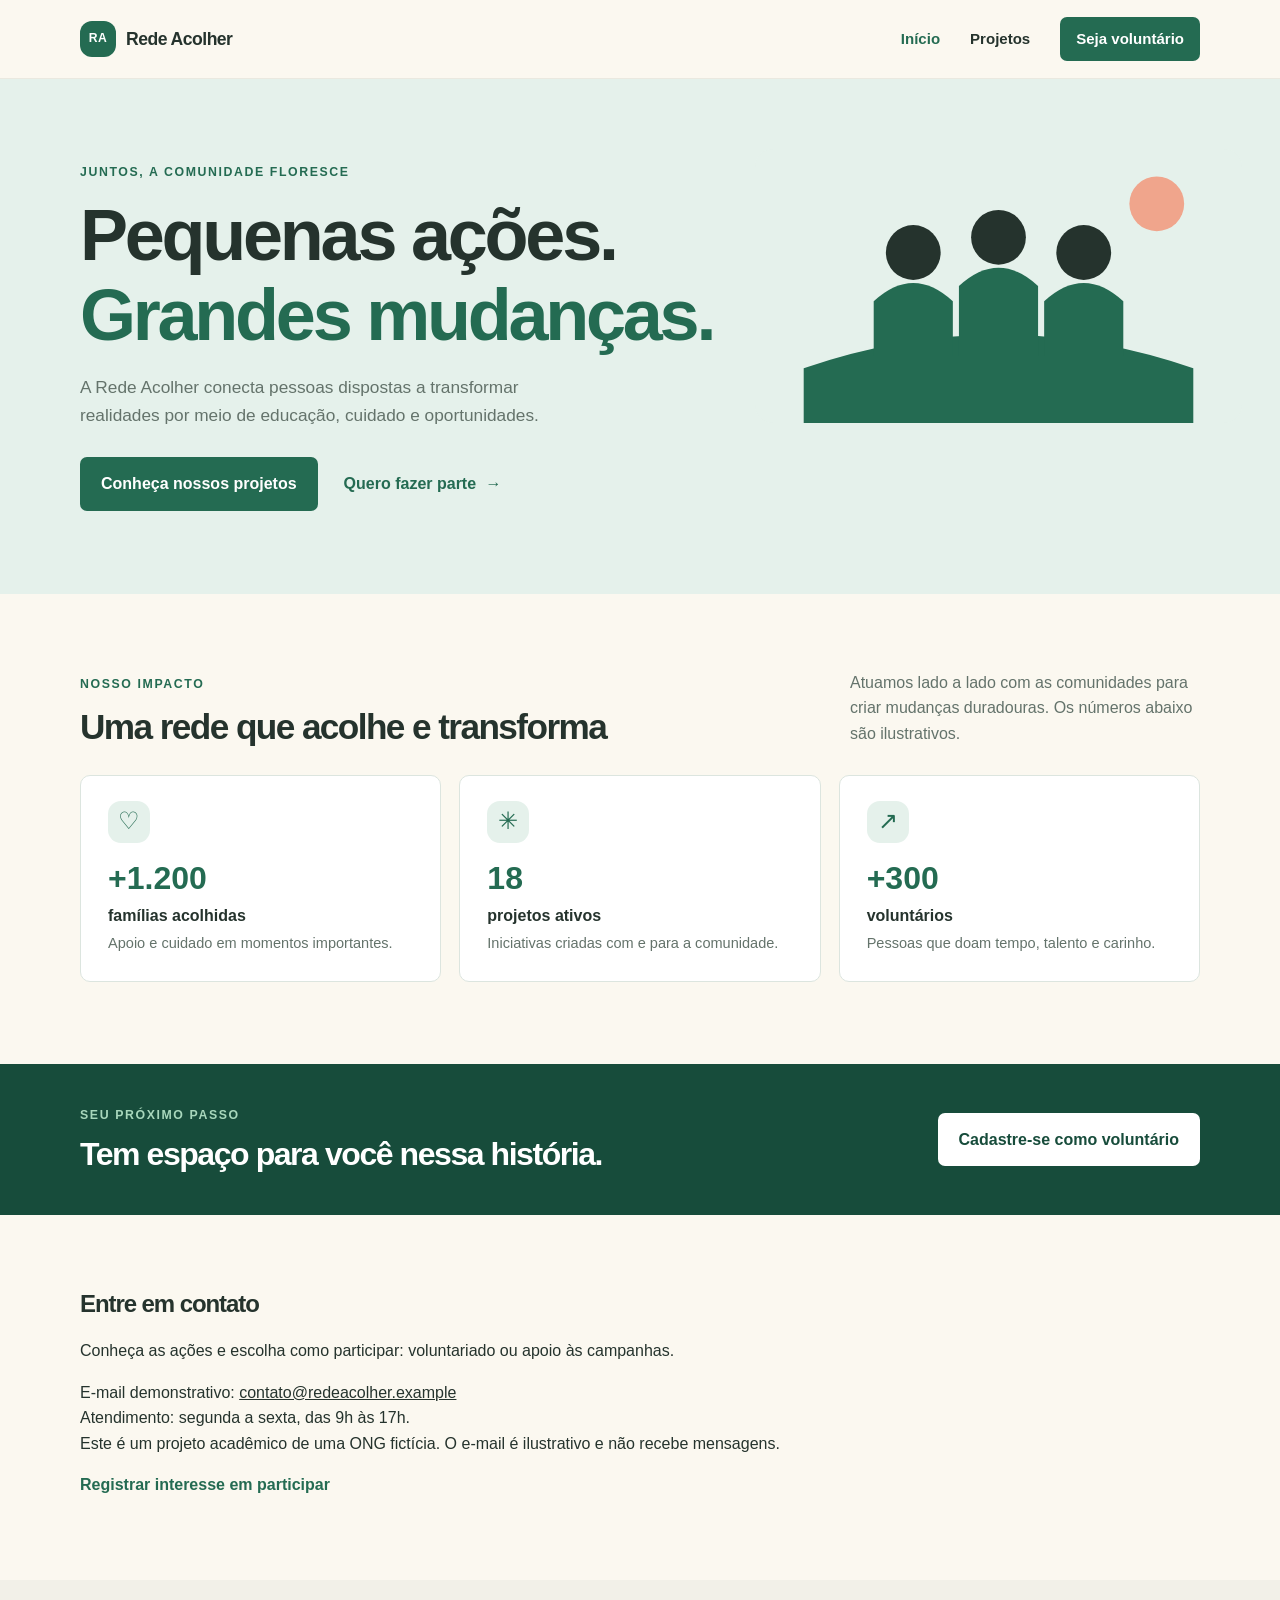
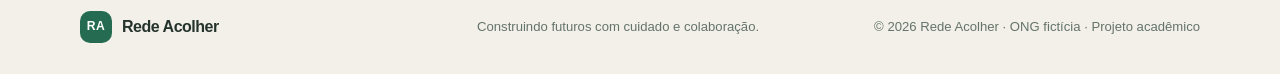
==== index.html @ e8f596b9 "fix: publicar somente HTML CSS e JS na raiz" ====
<!doctype html>
<html lang="pt-BR">
<head>
  <meta charset="utf-8">
  <meta name="viewport" content="width=device-width, initial-scale=1">
  <meta name="description" content="Conheça a Rede Acolher e participe de ações que fortalecem comunidades.">
  <title>Rede Acolher | Início</title>
  <link rel="stylesheet" href="styles.css">
</head>
<body>
  <a class="skip-link" href="#conteudo">Pular para o conteúdo</a>
  <header class="site-header">
    <div class="container header-inner">
      <a class="brand" href="index.html" aria-label="Rede Acolher, página inicial"><span class="brand-mark" aria-hidden="true">RA</span><span>Rede Acolher</span></a>
      <nav aria-label="Navegação principal">
        <ul class="nav-list">
          <li><a aria-current="page" href="index.html">Início</a></li>
          <li><a href="projetos.html">Projetos</a></li>
          <li><a class="button button-small" href="cadastro.html">Seja voluntário</a></li>
        </ul>
      </nav>
    </div>
  </header>
  <main id="conteudo">
    <section class="hero">
      <div class="container hero-content">
        <p class="eyebrow">Juntos, a comunidade floresce</p>
        <h1>Pequenas ações.<br><span>Grandes mudanças.</span></h1>
        <p class="hero-copy">A Rede Acolher conecta pessoas dispostas a transformar realidades por meio de educação, cuidado e oportunidades.</p>
        <div class="hero-actions"><a class="button" href="projetos.html">Conheça nossos projetos</a><a class="text-link" href="cadastro.html">Quero fazer parte <span aria-hidden="true">→</span></a></div>
      </div>
      <img class="hero-image" src="data:image/svg+xml,%3Csvg%20xmlns%3D%27http%3A%2F%2Fwww.w3.org%2F2000%2Fsvg%27%20viewBox%3D%270%200%20800%20450%27%3E%3Crect%20width%3D%27800%27%20height%3D%27450%27%20fill%3D%27%23e5f1eb%27%2F%3E%3Ccircle%20cx%3D%27660%27%20cy%3D%2790%27%20r%3D%2745%27%20fill%3D%27%23f0a58c%27%2F%3E%3Cpath%20d%3D%27M80%20360Q400%20250%20720%20360V450H80Z%27%20fill%3D%27%23246b52%27%2F%3E%3Cg%20fill%3D%27%2325332d%27%3E%3Ccircle%20cx%3D%27260%27%20cy%3D%27170%27%20r%3D%2745%27%2F%3E%3Ccircle%20cx%3D%27400%27%20cy%3D%27145%27%20r%3D%2745%27%2F%3E%3Ccircle%20cx%3D%27540%27%20cy%3D%27170%27%20r%3D%2745%27%2F%3E%3C%2Fg%3E%3Cg%20fill%3D%27%23246b52%27%3E%3Cpath%20d%3D%27M195%20340V250Q260%20190%20325%20250V340Z%27%2F%3E%3Cpath%20d%3D%27M335%20340V225Q400%20165%20465%20225V340Z%27%2F%3E%3Cpath%20d%3D%27M475%20340V250Q540%20190%20605%20250V340Z%27%2F%3E%3C%2Fg%3E%3C%2Fsvg%3E" alt="Ilustração de três pessoas reunidas, representando colaboração comunitária" width="800" height="450">
    </section>
    <section class="section container" aria-labelledby="impacto-titulo">
      <div class="section-heading"><div><p class="eyebrow">Nosso impacto</p><h2 id="impacto-titulo">Uma rede que acolhe e transforma</h2></div><p>Atuamos lado a lado com as comunidades para criar mudanças duradouras. Os números abaixo são ilustrativos.</p></div>
      <div class="impact-grid">
        <article class="impact-card"><span class="icon" aria-hidden="true">♡</span><strong>+1.200</strong><h3>famílias acolhidas</h3><p>Apoio e cuidado em momentos importantes.</p></article>
        <article class="impact-card"><span class="icon" aria-hidden="true">✳</span><strong>18</strong><h3>projetos ativos</h3><p>Iniciativas criadas com e para a comunidade.</p></article>
        <article class="impact-card"><span class="icon" aria-hidden="true">↗</span><strong>+300</strong><h3>voluntários</h3><p>Pessoas que doam tempo, talento e carinho.</p></article>
      </div>
    </section>
    <section class="cta-band"><div class="container cta-inner"><div><p class="eyebrow">Seu próximo passo</p><h2>Tem espaço para você nessa história.</h2></div><a class="button button-light" href="cadastro.html">Cadastre-se como voluntário</a></div></section>
    <section class="section container" aria-labelledby="contato-titulo">
      <h2 id="contato-titulo">Entre em contato</h2>
      <p>Conheça as ações e escolha como participar: voluntariado ou apoio às campanhas.</p>
      <address>E-mail demonstrativo: <a href="mailto:contato@redeacolher.example">contato@redeacolher.example</a><br>Atendimento: segunda a sexta, das 9h às 17h.</address>
      <p>Este é um projeto acadêmico de uma ONG fictícia. O e-mail é ilustrativo e não recebe mensagens.</p>
      <a class="text-link" href="cadastro.html">Registrar interesse em participar</a>
    </section>
  </main>
  <footer class="site-footer"><div class="container footer-inner"><a class="brand brand-footer" href="index.html"><span class="brand-mark" aria-hidden="true">RA</span><span>Rede Acolher</span></a><p>Construindo futuros com cuidado e colaboração.</p><small>© 2026 Rede Acolher · ONG fictícia · Projeto acadêmico</small></div></footer>
</body>
</html>
---- styles.css ----
:root{--ink:#25332d;--muted:#64736b;--green:#246b52;--green-dark:#174c3b;--mint:#e5f1eb;--coral:#f0a58c;--cream:#fbf8f0;--line:#dce5df;--white:#fff;--shadow:0 16px 45px rgba(28,65,49,.09)}
*{box-sizing:border-box}
html{scroll-behavior:smooth}
body{margin:0;color:var(--ink);background:var(--cream);font-family:Arial,Helvetica,sans-serif;line-height:1.6}
a{color:inherit}
a:focus-visible,button:focus-visible,input:focus-visible,select:focus-visible,textarea:focus-visible{outline:3px solid #dd855f;outline-offset:3px}
.container{width:min(1120px,calc(100% - 40px));margin-inline:auto}
.skip-link{position:absolute;left:12px;top:-60px;z-index:10;background:var(--ink);color:white;padding:10px 16px;border-radius:6px}
.skip-link:focus{top:12px}
.site-header{background:var(--cream);border-bottom:1px solid rgba(37,51,45,.08)}
.header-inner,.nav-list,.brand{display:flex;align-items:center}
.header-inner{justify-content:space-between;min-height:78px}
.brand{gap:10px;text-decoration:none;font-weight:700;font-size:1.1rem;letter-spacing:-.03em}
.brand-mark{display:grid;place-items:center;width:36px;height:36px;border-radius:12px;background:var(--green);color:#fff;font-size:.76rem;letter-spacing:.04em}
.nav-list{gap:30px;list-style:none;margin:0;padding:0}
.nav-list a{text-decoration:none;font-size:.94rem;font-weight:600}
.nav-list a[aria-current=page]:not(.button){color:var(--green)}
.button{display:inline-flex;align-items:center;justify-content:center;gap:10px;border:0;border-radius:7px;background:var(--green);color:#fff;padding:14px 21px;text-decoration:none;font:inherit;font-weight:700;cursor:pointer;transition:background .2s,transform .2s}
.button:hover{background:var(--green-dark);transform:translateY(-1px)}
.button-small{padding:10px 16px}
.hero{position:relative;overflow:hidden;min-height:475px;background:var(--mint)}
.hero-content{position:relative;z-index:1;padding-top:84px;padding-bottom:83px}
.eyebrow{margin:0 0 12px;color:var(--green);font-size:.77rem;font-weight:800;letter-spacing:.13em;text-transform:uppercase}
h1,h2,h3,p{margin-top:0}
h1,h2{letter-spacing:-.045em;line-height:1.12}
.hero h1,.page-intro h1,.form-intro h1{font-size:clamp(2.7rem,6vw,4.5rem);margin:0 0 18px}
.hero h1 span,.page-intro h1 span,.form-intro h1 span{color:var(--green)}
.hero-copy{max-width:490px;color:var(--muted);font-size:1.08rem}
.hero-actions{display:flex;align-items:center;gap:26px;margin-top:28px}
.text-link{color:var(--green);font-weight:700;text-decoration:none}
.text-link span{display:inline-block;margin-left:5px;transition:transform .2s}
.text-link:hover span{transform:translateX(4px)}
.hero-art{position:absolute;right:max(calc((100vw - 1120px)/2),30px);top:48px;width:390px;height:380px;border-radius:48% 52% 43% 57%;background:#c5dfd0}
.hero-art:before,.hero-art:after{position:absolute;content:"";border-radius:50%}
.hero-art:before{width:220px;height:220px;right:-35px;top:24px;background:#f2c2a9}
.hero-art:after{width:95px;height:95px;left:5px;bottom:24px;background:#f5dc9c}
.sun{position:absolute;z-index:1;right:57px;top:55px;width:78px;height:78px;border-radius:50%;background:#e8a479}
.art-card{position:absolute;z-index:2;left:77px;top:78px;display:flex;align-items:center;gap:17px;padding:22px 25px;background:#fff;border-radius:14px;box-shadow:var(--shadow);transform:rotate(-5deg)}
.art-card span{font-size:3.6rem}
.art-card p{margin:0;font-family:Georgia,serif;font-size:1.15rem;font-weight:700;line-height:1.35}
.art-dot{position:absolute;z-index:3;right:49px;bottom:55px;width:52px;height:52px;background:var(--green);border:8px solid var(--mint);border-radius:50%}
.section{padding-top:76px;padding-bottom:82px}
.section-heading{display:flex;align-items:end;justify-content:space-between;gap:30px;margin-bottom:28px}
.section-heading h2{margin:0;font-size:2.2rem}
.section-heading>p{max-width:350px;margin:0;color:var(--muted)}
.impact-grid{display:grid;grid-template-columns:repeat(3,1fr);gap:18px}
.impact-card{padding:25px 27px;border:1px solid var(--line);border-radius:10px;background:#fff}
.icon{display:grid;place-items:center;width:42px;height:42px;margin-bottom:18px;border-radius:13px;background:var(--mint);color:var(--green);font-size:1.5rem}
.impact-card strong{display:block;color:var(--green);font-size:2rem;line-height:1.1}
.impact-card h3{margin:7px 0 4px;font-size:1rem}
.impact-card p{margin:0;color:var(--muted);font-size:.91rem}
.cta-band{background:var(--green-dark);color:#fff}
.cta-inner{display:flex;align-items:center;justify-content:space-between;gap:25px;padding-block:42px}
.cta-inner .eyebrow{color:#a8d7bc}
.cta-inner h2{max-width:560px;margin:0;font-size:2rem}
.button-light{background:#fff;color:var(--green-dark);white-space:nowrap}
.button-light:hover{background:#edf5ef}
.site-footer{background:#f2f0e8}
.footer-inner{display:grid;grid-template-columns:1fr 1fr auto;align-items:center;gap:20px;min-height:94px}
.footer-inner p,.footer-inner small{margin:0;color:var(--muted);font-size:.82rem}
.brand-footer{font-size:1rem}
.brand-footer .brand-mark{width:32px;height:32px;border-radius:10px}
.page-intro{padding:70px 0 30px}
.page-intro h1{font-size:clamp(2.6rem,5vw,4rem)}
.page-intro>div>p:last-child{max-width:550px;color:var(--muted);font-size:1.06rem}
.project-grid{display:grid;grid-template-columns:repeat(3,1fr);gap:22px}
.project-card{overflow:hidden;border:1px solid var(--line);border-radius:12px;background:#fff;box-shadow:0 5px 20px rgba(28,65,49,.04)}
.project-visual{display:grid;place-items:center;height:180px;font-size:4.5rem}
.visual-education{background:#f4e3c4;color:#946d32}
.visual-care{background:#f2d8ce;color:#ae654e}
.visual-green{background:#d9e9d6;color:#477b52}
.project-body{padding:24px}
.tag{display:inline-block;margin:0 0 11px;padding:4px 10px;border-radius:99px;background:var(--mint);color:var(--green);font-size:.74rem;font-weight:700}
.project-body h2{margin:0 0 10px;font-size:1.45rem}
.project-body>p:not(.tag){min-height:82px;color:var(--muted);font-size:.94rem}
.form-layout{display:grid;grid-template-columns:.9fr 1.1fr;gap:75px;padding-top:67px;padding-bottom:82px}
.form-intro{padding-top:25px}
.form-intro h1{font-size:clamp(2.6rem,4.5vw,3.7rem)}
.form-intro>p:not(.eyebrow){max-width:420px;color:var(--muted)}
.form-note{display:flex;align-items:flex-start;gap:14px;max-width:400px;margin-top:35px;padding:17px;border-radius:9px;background:var(--mint);color:var(--green-dark)}
.form-note span{font-size:1.4rem}
.form-note p{margin:0;font-size:.91rem;font-weight:600}
.form-panel{padding:32px;border:1px solid var(--line);border-radius:12px;background:#fff;box-shadow:var(--shadow)}
.form-panel h2{margin:0 0 8px;font-size:1.8rem}
.form-required{margin:0 0 22px;color:var(--muted);font-size:.85rem}
.form-required span,.field label span{color:#b44b35}
.field{display:flex;flex-direction:column;gap:6px;margin-bottom:16px}
.field-row{display:grid;grid-template-columns:1fr 1fr;gap:15px}
.field label{font-size:.89rem;font-weight:700}
input,select,textarea{width:100%;border:1px solid #cbd7cf;border-radius:6px;background:#fff;color:var(--ink);padding:11px 12px;font:inherit;font-size:.93rem}
input::placeholder,textarea::placeholder{color:#98a49d}
textarea{resize:vertical}
.error{min-height:0;color:#a63f32;font-size:.78rem}
.error:empty{display:none}
[aria-invalid=true]{border-color:#a63f32}
.submit-button{width:100%;margin-top:4px}
.form-feedback{min-height:1.4em;margin:12px 0 0;color:var(--green);font-size:.9rem;font-weight:700}
@media(max-width:850px){.hero-art{right:-90px;opacity:.65}.hero-content{max-width:650px}.section-heading{align-items:start;flex-direction:column}.form-layout{gap:35px}.footer-inner{grid-template-columns:1fr 1fr}.footer-inner small{grid-column:1/-1;padding-bottom:15px}}
@media(max-width:650px){.container{width:min(100% - 32px,520px)}.header-inner{align-items:flex-start;flex-direction:column;gap:13px;padding-block:15px}.nav-list{gap:17px;flex-wrap:wrap}.nav-list a{font-size:.87rem}.hero{min-height:450px}.hero-content{padding-top:67px;padding-bottom:60px}.hero-art{right:-225px;top:95px;opacity:.3}.hero-copy{max-width:400px}.hero-actions{align-items:flex-start;flex-direction:column;gap:17px}.section{padding-block:55px}.section-heading h2{font-size:1.9rem}.impact-grid,.project-grid{grid-template-columns:1fr}.impact-card{padding:20px}.project-body>p:not(.tag){min-height:0}.cta-inner{align-items:flex-start;flex-direction:column;padding-block:34px}.cta-inner h2{font-size:1.7rem}.footer-inner{grid-template-columns:1fr;gap:7px;padding-block:20px}.footer-inner small{grid-column:auto;padding:4px 0 0}.page-intro{padding-top:50px}.form-layout{grid-template-columns:1fr;padding-top:40px;gap:27px}.form-intro{padding-top:0}.form-panel{padding:22px 18px}.field-row{grid-template-columns:1fr;gap:0}}
@media(prefers-reduced-motion:reduce){html{scroll-behavior:auto}*,*::before,*::after{transition:none!important}}


.hero-image{position:absolute;right:3%;top:70px;width:38%;height:auto;border-radius:18px}fieldset{border:1px solid var(--line);border-radius:8px;padding:18px;margin:0 0 18px;min-width:0}legend{font-weight:700;padding-inline:8px}address{font-style:normal} @media(max-width:850px){.hero-image{position:static;display:block;width:min(90%,500px);margin:0 auto 30px}.hero-content{padding-bottom:30px}}
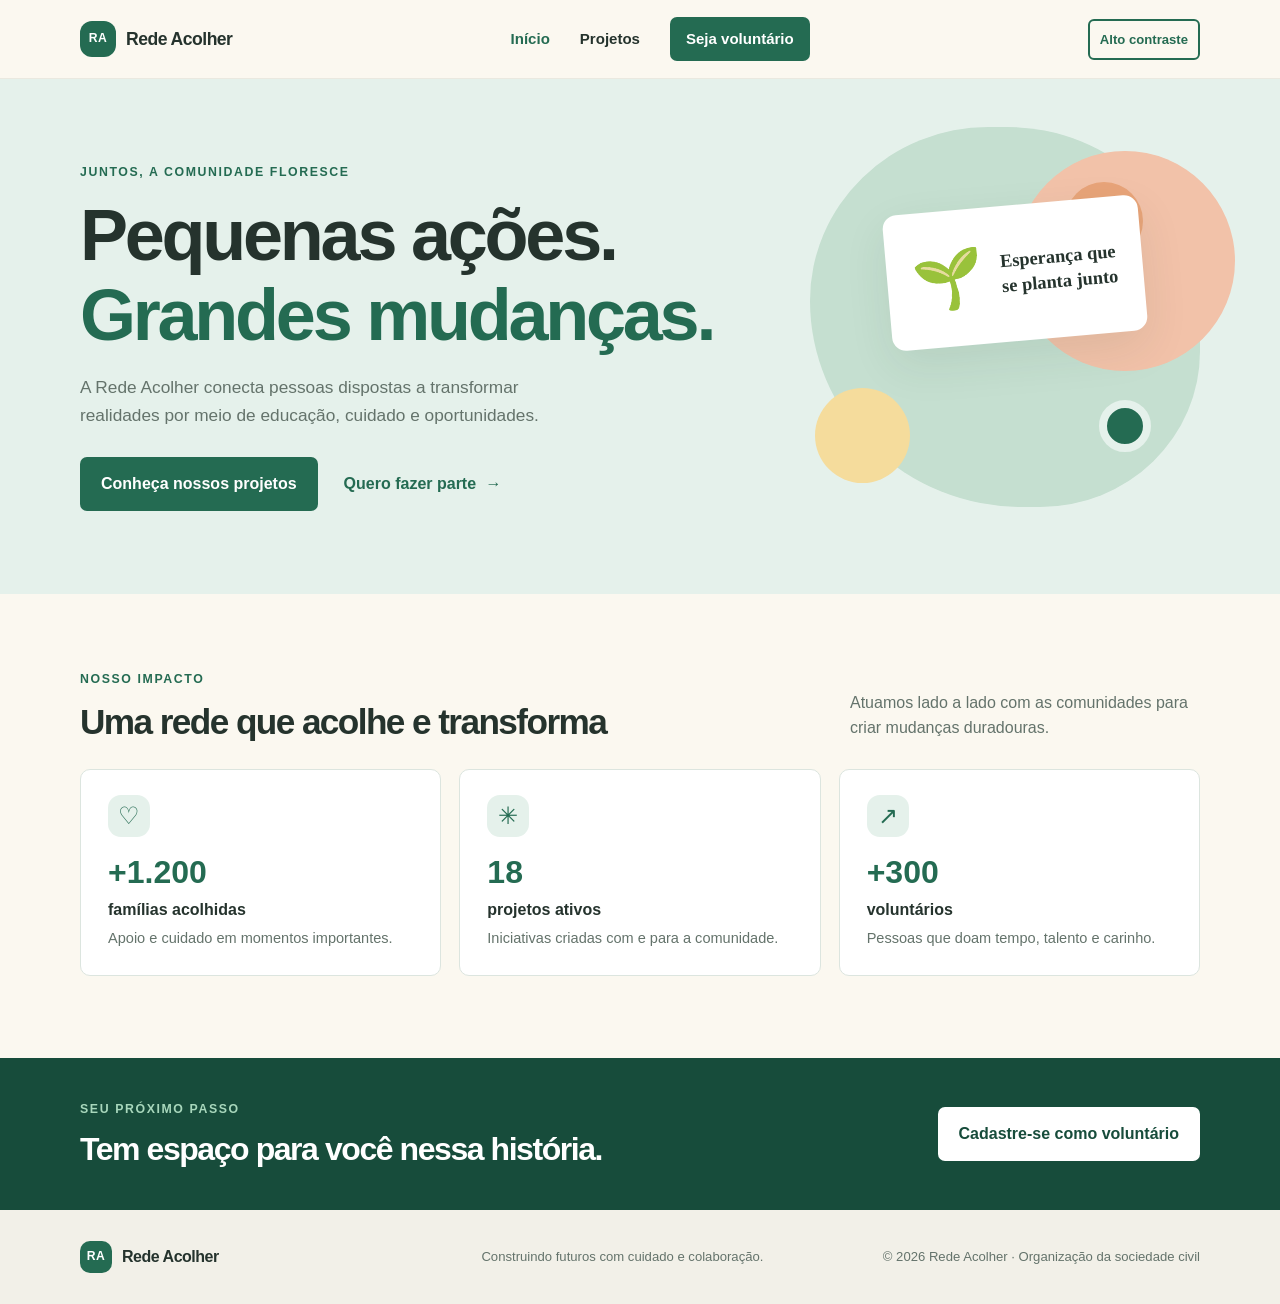
==== commit d26ef243: "feat: prepare Project04 for production deployment Closes #2" ====
--- a/index.html
+++ b/index.html
@@ -1,53 +1 @@
-<!doctype html>
-<html lang="pt-BR">
-<head>
-  <meta charset="utf-8">
-  <meta name="viewport" content="width=device-width, initial-scale=1">
-  <meta name="description" content="Conheça a Rede Acolher e participe de ações que fortalecem comunidades.">
-  <title>Rede Acolher | Início</title>
-  <link rel="stylesheet" href="styles.css">
-</head>
-<body>
-  <a class="skip-link" href="#conteudo">Pular para o conteúdo</a>
-  <header class="site-header">
-    <div class="container header-inner">
-      <a class="brand" href="index.html" aria-label="Rede Acolher, página inicial"><span class="brand-mark" aria-hidden="true">RA</span><span>Rede Acolher</span></a>
-      <nav aria-label="Navegação principal">
-        <ul class="nav-list">
-          <li><a aria-current="page" href="index.html">Início</a></li>
-          <li><a href="projetos.html">Projetos</a></li>
-          <li><a class="button button-small" href="cadastro.html">Seja voluntário</a></li>
-        </ul>
-      </nav>
-    </div>
-  </header>
-  <main id="conteudo">
-    <section class="hero">
-      <div class="container hero-content">
-        <p class="eyebrow">Juntos, a comunidade floresce</p>
-        <h1>Pequenas ações.<br><span>Grandes mudanças.</span></h1>
-        <p class="hero-copy">A Rede Acolher conecta pessoas dispostas a transformar realidades por meio de educação, cuidado e oportunidades.</p>
-        <div class="hero-actions"><a class="button" href="projetos.html">Conheça nossos projetos</a><a class="text-link" href="cadastro.html">Quero fazer parte <span aria-hidden="true">→</span></a></div>
-      </div>
-      <img class="hero-image" src="data:image/svg+xml,%3Csvg%20xmlns%3D%27http%3A%2F%2Fwww.w3.org%2F2000%2Fsvg%27%20viewBox%3D%270%200%20800%20450%27%3E%3Crect%20width%3D%27800%27%20height%3D%27450%27%20fill%3D%27%23e5f1eb%27%2F%3E%3Ccircle%20cx%3D%27660%27%20cy%3D%2790%27%20r%3D%2745%27%20fill%3D%27%23f0a58c%27%2F%3E%3Cpath%20d%3D%27M80%20360Q400%20250%20720%20360V450H80Z%27%20fill%3D%27%23246b52%27%2F%3E%3Cg%20fill%3D%27%2325332d%27%3E%3Ccircle%20cx%3D%27260%27%20cy%3D%27170%27%20r%3D%2745%27%2F%3E%3Ccircle%20cx%3D%27400%27%20cy%3D%27145%27%20r%3D%2745%27%2F%3E%3Ccircle%20cx%3D%27540%27%20cy%3D%27170%27%20r%3D%2745%27%2F%3E%3C%2Fg%3E%3Cg%20fill%3D%27%23246b52%27%3E%3Cpath%20d%3D%27M195%20340V250Q260%20190%20325%20250V340Z%27%2F%3E%3Cpath%20d%3D%27M335%20340V225Q400%20165%20465%20225V340Z%27%2F%3E%3Cpath%20d%3D%27M475%20340V250Q540%20190%20605%20250V340Z%27%2F%3E%3C%2Fg%3E%3C%2Fsvg%3E" alt="Ilustração de três pessoas reunidas, representando colaboração comunitária" width="800" height="450">
-    </section>
-    <section class="section container" aria-labelledby="impacto-titulo">
-      <div class="section-heading"><div><p class="eyebrow">Nosso impacto</p><h2 id="impacto-titulo">Uma rede que acolhe e transforma</h2></div><p>Atuamos lado a lado com as comunidades para criar mudanças duradouras. Os números abaixo são ilustrativos.</p></div>
-      <div class="impact-grid">
-        <article class="impact-card"><span class="icon" aria-hidden="true">♡</span><strong>+1.200</strong><h3>famílias acolhidas</h3><p>Apoio e cuidado em momentos importantes.</p></article>
-        <article class="impact-card"><span class="icon" aria-hidden="true">✳</span><strong>18</strong><h3>projetos ativos</h3><p>Iniciativas criadas com e para a comunidade.</p></article>
-        <article class="impact-card"><span class="icon" aria-hidden="true">↗</span><strong>+300</strong><h3>voluntários</h3><p>Pessoas que doam tempo, talento e carinho.</p></article>
-      </div>
-    </section>
-    <section class="cta-band"><div class="container cta-inner"><div><p class="eyebrow">Seu próximo passo</p><h2>Tem espaço para você nessa história.</h2></div><a class="button button-light" href="cadastro.html">Cadastre-se como voluntário</a></div></section>
-    <section class="section container" aria-labelledby="contato-titulo">
-      <h2 id="contato-titulo">Entre em contato</h2>
-      <p>Conheça as ações e escolha como participar: voluntariado ou apoio às campanhas.</p>
-      <address>E-mail demonstrativo: <a href="mailto:contato@redeacolher.example">contato@redeacolher.example</a><br>Atendimento: segunda a sexta, das 9h às 17h.</address>
-      <p>Este é um projeto acadêmico de uma ONG fictícia. O e-mail é ilustrativo e não recebe mensagens.</p>
-      <a class="text-link" href="cadastro.html">Registrar interesse em participar</a>
-    </section>
-  </main>
-  <footer class="site-footer"><div class="container footer-inner"><a class="brand brand-footer" href="index.html"><span class="brand-mark" aria-hidden="true">RA</span><span>Rede Acolher</span></a><p>Construindo futuros com cuidado e colaboração.</p><small>© 2026 Rede Acolher · ONG fictícia · Projeto acadêmico</small></div></footer>
-</body>
-</html>
+<!doctype html><html lang="pt-BR"><head><meta charset="utf-8"><meta name="viewport" content="width=device-width,initial-scale=1"><meta name="description" content="Conheça a Rede Acolher e participe de ações que fortalecem comunidades."><title>Rede Acolher | Início</title><link rel="stylesheet" href="styles.min.css"><script src="script.min.js" defer="defer"></script></head><body><a class="skip-link" href="#conteudo">Pular para o conteúdo</a><header class="site-header"><div class="container header-inner"><a class="brand" href="index.html" aria-label="Rede Acolher, página inicial"><span class="brand-mark" aria-hidden="true">RA</span><span>Rede Acolher</span></a><nav aria-label="Navegação principal"><ul class="nav-list"><li><a aria-current="page" href="index.html">Início</a></li><li><a href="projetos.html">Projetos</a></li><li><a class="button button-small" href="cadastro.html">Seja voluntário</a></li></ul></nav><button class="contrast-toggle" type="button" aria-pressed="false">Alto contraste</button></div></header><main id="conteudo"><section class="hero"><div class="container hero-content"><p class="eyebrow">Juntos, a comunidade floresce</p><h1>Pequenas ações.<br><span>Grandes mudanças.</span></h1><p class="hero-copy">A Rede Acolher conecta pessoas dispostas a transformar realidades por meio de educação, cuidado e oportunidades.</p><div class="hero-actions"><a class="button" href="projetos.html">Conheça nossos projetos</a><a class="text-link" href="cadastro.html">Quero fazer parte <span aria-hidden="true">→</span></a></div></div><div class="hero-art" aria-hidden="true"><div class="sun"></div><div class="art-card"><span>🌱</span><p>Esperança que<br>se planta junto</p></div><div class="art-dot"></div></div></section><section class="section container" aria-labelledby="impacto-titulo"><div class="section-heading"><div><p class="eyebrow">Nosso impacto</p><h2 id="impacto-titulo">Uma rede que acolhe e transforma</h2></div><p>Atuamos lado a lado com as comunidades para criar mudanças duradouras.</p></div><div class="impact-grid"><article class="impact-card"><span class="icon" aria-hidden="true">♡</span><strong>+1.200</strong><h3>famílias acolhidas</h3><p>Apoio e cuidado em momentos importantes.</p></article><article class="impact-card"><span class="icon" aria-hidden="true">✳</span><strong>18</strong><h3>projetos ativos</h3><p>Iniciativas criadas com e para a comunidade.</p></article><article class="impact-card"><span class="icon" aria-hidden="true">↗</span><strong>+300</strong><h3>voluntários</h3><p>Pessoas que doam tempo, talento e carinho.</p></article></div></section><section class="cta-band"><div class="container cta-inner"><div><p class="eyebrow">Seu próximo passo</p><h2>Tem espaço para você nessa história.</h2></div><a class="button button-light" href="cadastro.html">Cadastre-se como voluntário</a></div></section></main><footer class="site-footer"><div class="container footer-inner"><a class="brand brand-footer" href="index.html"><span class="brand-mark" aria-hidden="true">RA</span><span>Rede Acolher</span></a><p>Construindo futuros com cuidado e colaboração.</p><small>© 2026 Rede Acolher · Organização da sociedade civil</small></div></footer></body></html>
--- a/styles.min.css
+++ b/styles.min.css
@@ -0,0 +1 @@
+:root{--ink:#25332d;--muted:#64736b;--green:#246b52;--green-dark:#174c3b;--mint:#e5f1eb;--coral:#f0a58c;--cream:#fbf8f0;--line:#dce5df;--white:#fff;--shadow:0 16px 45px rgba(28,65,49,.09)}.high-contrast{--ink:#111;--muted:#222;--green:#003f25;--green-dark:#001d11;--mint:#fff;--cream:#fff;--line:#222;--shadow:none}*{box-sizing:border-box}html{scroll-behavior:smooth}body{margin:0;color:var(--ink);background:var(--cream);font-family:Arial,Helvetica,sans-serif;line-height:1.6}a{color:inherit}a:focus-visible,button:focus-visible,input:focus-visible,select:focus-visible,textarea:focus-visible{outline:3px solid #9b3d17;outline-offset:3px}.container{width:min(1120px,calc(100% - 40px));margin-inline:auto}.skip-link{position:absolute;left:12px;top:-60px;z-index:10;background:var(--ink);color:#fff;padding:10px 16px;border-radius:6px}.skip-link:focus{top:12px}.site-header{background:var(--cream);border-bottom:1px solid rgba(37,51,45,.08)}.brand,.header-inner,.nav-list{display:flex;align-items:center}.header-inner{justify-content:space-between;min-height:78px}.contrast-toggle{border:2px solid var(--green);border-radius:6px;background:var(--cream);color:var(--green);padding:8px 10px;font:inherit;font-size:.82rem;font-weight:700;cursor:pointer}.contrast-toggle[aria-pressed=true]{background:var(--green);color:#fff}.brand{gap:10px;text-decoration:none;font-weight:700;font-size:1.1rem;letter-spacing:-.03em}.brand-mark{display:grid;place-items:center;width:36px;height:36px;border-radius:12px;background:var(--green);color:#fff;font-size:.76rem;letter-spacing:.04em}.nav-list{gap:30px;list-style:none;margin:0;padding:0}.nav-list a{text-decoration:none;font-size:.94rem;font-weight:600}.nav-list a[aria-current=page]:not(.button){color:var(--green)}.button{display:inline-flex;align-items:center;justify-content:center;gap:10px;border:0;border-radius:7px;background:var(--green);color:#fff;padding:14px 21px;text-decoration:none;font:inherit;font-weight:700;cursor:pointer;transition:background .2s,transform .2s}.button:hover{background:var(--green-dark);transform:translateY(-1px)}.button-small{padding:10px 16px}.hero{position:relative;overflow:hidden;min-height:475px;background:var(--mint)}.high-contrast .hero-art{display:none}.hero-content{position:relative;z-index:1;padding-top:84px;padding-bottom:83px}.eyebrow{margin:0 0 12px;color:var(--green);font-size:.77rem;font-weight:800;letter-spacing:.13em;text-transform:uppercase}h1,h2,h3,p{margin-top:0}h1,h2{letter-spacing:-.045em;line-height:1.12}.form-intro h1,.hero h1,.page-intro h1{font-size:clamp(2.7rem,6vw,4.5rem);margin:0 0 18px}.form-intro h1 span,.hero h1 span,.page-intro h1 span{color:var(--green)}.hero-copy{max-width:490px;color:var(--muted);font-size:1.08rem}.hero-actions{display:flex;align-items:center;gap:26px;margin-top:28px}.text-link{color:var(--green);font-weight:700;text-decoration:none}.text-link span{display:inline-block;margin-left:5px;transition:transform .2s}.text-link:hover span{transform:translateX(4px)}.hero-art{position:absolute;right:max(calc((100vw - 1120px)/ 2),30px);top:48px;width:390px;height:380px;border-radius:48% 52% 43% 57%;background:#c5dfd0}.hero-art:after,.hero-art:before{position:absolute;content:"";border-radius:50%}.hero-art:before{width:220px;height:220px;right:-35px;top:24px;background:#f2c2a9}.hero-art:after{width:95px;height:95px;left:5px;bottom:24px;background:#f5dc9c}.sun{position:absolute;z-index:1;right:57px;top:55px;width:78px;height:78px;border-radius:50%;background:#e8a479}.art-card{position:absolute;z-index:2;left:77px;top:78px;display:flex;align-items:center;gap:17px;padding:22px 25px;background:#fff;border-radius:14px;box-shadow:var(--shadow);transform:rotate(-5deg)}.art-card span{font-size:3.6rem}.art-card p{margin:0;font-family:Georgia,serif;font-size:1.15rem;font-weight:700;line-height:1.35}.art-dot{position:absolute;z-index:3;right:49px;bottom:55px;width:52px;height:52px;background:var(--green);border:8px solid var(--mint);border-radius:50%}.section{padding-top:76px;padding-bottom:82px}.section-heading{display:flex;align-items:end;justify-content:space-between;gap:30px;margin-bottom:28px}.section-heading h2{margin:0;font-size:2.2rem}.section-heading>p{max-width:350px;margin:0;color:var(--muted)}.impact-grid{display:grid;grid-template-columns:repeat(3,1fr);gap:18px}.impact-card{padding:25px 27px;border:1px solid var(--line);border-radius:10px;background:#fff}.icon{display:grid;place-items:center;width:42px;height:42px;margin-bottom:18px;border-radius:13px;background:var(--mint);color:var(--green);font-size:1.5rem}.impact-card strong{display:block;color:var(--green);font-size:2rem;line-height:1.1}.impact-card h3{margin:7px 0 4px;font-size:1rem}.impact-card p{margin:0;color:var(--muted);font-size:.91rem}.cta-band{background:var(--green-dark);color:#fff}.cta-inner{display:flex;align-items:center;justify-content:space-between;gap:25px;padding-block:42px}.cta-inner .eyebrow{color:#a8d7bc}.cta-inner h2{max-width:560px;margin:0;font-size:2rem}.button-light{background:#fff;color:var(--green-dark);white-space:nowrap}.button-light:hover{background:#edf5ef}.site-footer{background:#f2f0e8}.footer-inner{display:grid;grid-template-columns:1fr 1fr auto;align-items:center;gap:20px;min-height:94px}.footer-inner p,.footer-inner small{margin:0;color:var(--muted);font-size:.82rem}.brand-footer{font-size:1rem}.brand-footer .brand-mark{width:32px;height:32px;border-radius:10px}.page-intro{padding:70px 0 30px}.page-intro h1{font-size:clamp(2.6rem,5vw,4rem)}.page-intro>div>p:last-child{max-width:550px;color:var(--muted);font-size:1.06rem}.project-grid{display:grid;grid-template-columns:repeat(3,1fr);gap:22px}.project-card{overflow:hidden;border:1px solid var(--line);border-radius:12px;background:#fff;box-shadow:0 5px 20px rgba(28,65,49,.04)}.project-visual{display:grid;place-items:center;height:180px;font-size:4.5rem}.visual-education{background:#f4e3c4;color:#946d32}.visual-care{background:#f2d8ce;color:#ae654e}.visual-green{background:#d9e9d6;color:#477b52}.project-body{padding:24px}.tag{display:inline-block;margin:0 0 11px;padding:4px 10px;border-radius:99px;background:var(--mint);color:var(--green);font-size:.74rem;font-weight:700}.project-body h2{margin:0 0 10px;font-size:1.45rem}.project-body>p:not(.tag){min-height:82px;color:var(--muted);font-size:.94rem}.form-layout{display:grid;grid-template-columns:.9fr 1.1fr;gap:75px;padding-top:67px;padding-bottom:82px}.form-intro{padding-top:25px}.form-intro h1{font-size:clamp(2.6rem,4.5vw,3.7rem)}.form-intro>p:not(.eyebrow){max-width:420px;color:var(--muted)}.form-note{display:flex;align-items:flex-start;gap:14px;max-width:400px;margin-top:35px;padding:17px;border-radius:9px;background:var(--mint);color:var(--green-dark)}.form-note span{font-size:1.4rem}.form-note p{margin:0;font-size:.91rem;font-weight:600}.form-panel{padding:32px;border:1px solid var(--line);border-radius:12px;background:#fff;box-shadow:var(--shadow)}.form-panel h2{margin:0 0 8px;font-size:1.8rem}.form-required{margin:0 0 22px;color:var(--muted);font-size:.85rem}.field label span,.form-required span{color:#b44b35}.field{display:flex;flex-direction:column;gap:6px;margin-bottom:16px}.field-row{display:grid;grid-template-columns:1fr 1fr;gap:15px}.field label{font-size:.89rem;font-weight:700}input,select,textarea{width:100%;border:1px solid #cbd7cf;border-radius:6px;background:#fff;color:var(--ink);padding:11px 12px;font:inherit;font-size:.93rem}input::placeholder,textarea::placeholder{color:#6b756f}textarea{resize:vertical}.error{min-height:0;color:#a63f32;font-size:.78rem}.error:empty{display:none}[aria-invalid=true]{border-color:#a63f32}.submit-button{width:100%;margin-top:4px}.form-feedback{min-height:1.4em;margin:12px 0 0;color:var(--green);font-size:.9rem;font-weight:700}@media(max-width:850px){.hero-art{right:-90px;opacity:.65}.hero-content{max-width:650px}.section-heading{align-items:start;flex-direction:column}.form-layout{gap:35px}.footer-inner{grid-template-columns:1fr 1fr}.footer-inner small{grid-column:1/-1;padding-bottom:15px}}@media(max-width:650px){.container{width:min(100% - 32px,520px)}.header-inner{align-items:flex-start;flex-direction:column;gap:13px;padding-block:15px}.nav-list{gap:17px;flex-wrap:wrap}.nav-list a{font-size:.87rem}.hero{min-height:450px}.hero-content{padding-top:67px;padding-bottom:60px}.hero-art{right:-225px;top:95px;opacity:.3}.hero-copy{max-width:400px}.hero-actions{align-items:flex-start;flex-direction:column;gap:17px}.section{padding-block:55px}.section-heading h2{font-size:1.9rem}.impact-grid,.project-grid{grid-template-columns:1fr}.impact-card{padding:20px}.project-body>p:not(.tag){min-height:0}.cta-inner{align-items:flex-start;flex-direction:column;padding-block:34px}.cta-inner h2{font-size:1.7rem}.footer-inner{grid-template-columns:1fr;gap:7px;padding-block:20px}.footer-inner small{grid-column:auto;padding:4px 0 0}.page-intro{padding-top:50px}.form-layout{grid-template-columns:1fr;padding-top:40px;gap:27px}.form-intro{padding-top:0}.form-panel{padding:22px 18px}.field-row{grid-template-columns:1fr;gap:0}}@media(prefers-reduced-motion:reduce){html{scroll-behavior:auto}*,::after,::before{transition:none!important}}
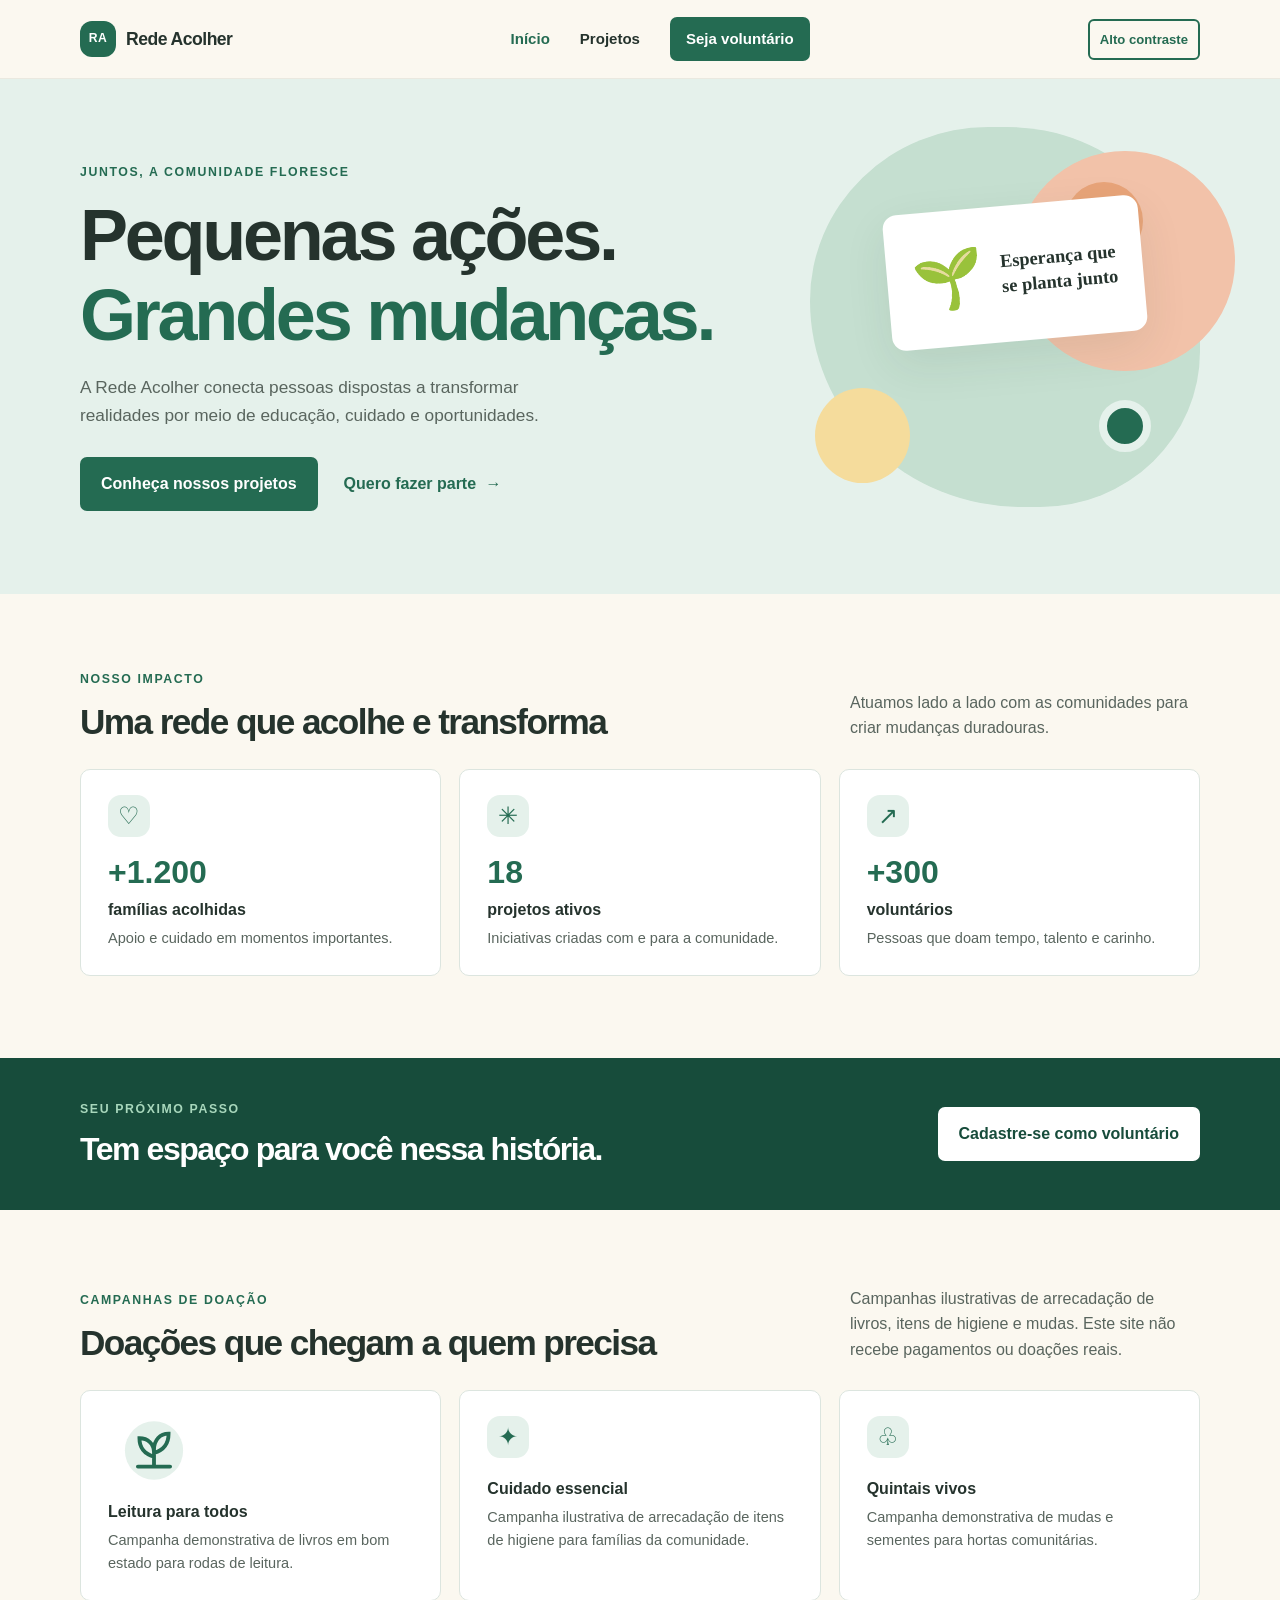
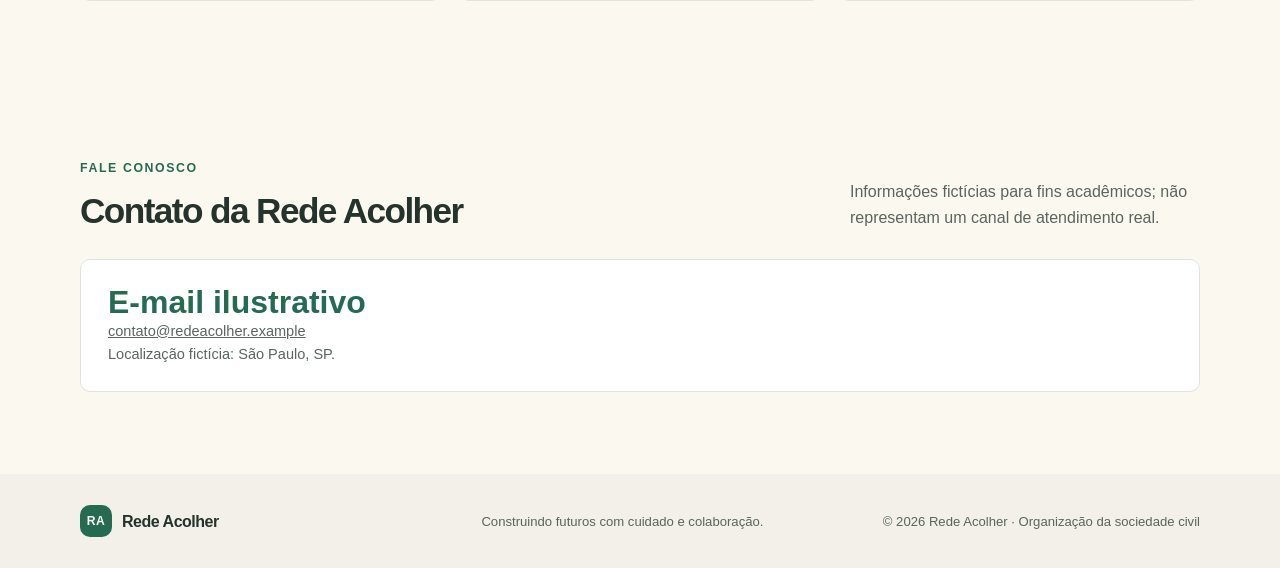
==== commit 60074537: "fix: improve accessibility and fulfill project scope Closes #4" ====
--- a/index.html
+++ b/index.html
@@ -1 +1 @@
-<!doctype html><html lang="pt-BR"><head><meta charset="utf-8"><meta name="viewport" content="width=device-width,initial-scale=1"><meta name="description" content="Conheça a Rede Acolher e participe de ações que fortalecem comunidades."><title>Rede Acolher | Início</title><link rel="stylesheet" href="styles.min.css"><script src="script.min.js" defer="defer"></script></head><body><a class="skip-link" href="#conteudo">Pular para o conteúdo</a><header class="site-header"><div class="container header-inner"><a class="brand" href="index.html" aria-label="Rede Acolher, página inicial"><span class="brand-mark" aria-hidden="true">RA</span><span>Rede Acolher</span></a><nav aria-label="Navegação principal"><ul class="nav-list"><li><a aria-current="page" href="index.html">Início</a></li><li><a href="projetos.html">Projetos</a></li><li><a class="button button-small" href="cadastro.html">Seja voluntário</a></li></ul></nav><button class="contrast-toggle" type="button" aria-pressed="false">Alto contraste</button></div></header><main id="conteudo"><section class="hero"><div class="container hero-content"><p class="eyebrow">Juntos, a comunidade floresce</p><h1>Pequenas ações.<br><span>Grandes mudanças.</span></h1><p class="hero-copy">A Rede Acolher conecta pessoas dispostas a transformar realidades por meio de educação, cuidado e oportunidades.</p><div class="hero-actions"><a class="button" href="projetos.html">Conheça nossos projetos</a><a class="text-link" href="cadastro.html">Quero fazer parte <span aria-hidden="true">→</span></a></div></div><div class="hero-art" aria-hidden="true"><div class="sun"></div><div class="art-card"><span>🌱</span><p>Esperança que<br>se planta junto</p></div><div class="art-dot"></div></div></section><section class="section container" aria-labelledby="impacto-titulo"><div class="section-heading"><div><p class="eyebrow">Nosso impacto</p><h2 id="impacto-titulo">Uma rede que acolhe e transforma</h2></div><p>Atuamos lado a lado com as comunidades para criar mudanças duradouras.</p></div><div class="impact-grid"><article class="impact-card"><span class="icon" aria-hidden="true">♡</span><strong>+1.200</strong><h3>famílias acolhidas</h3><p>Apoio e cuidado em momentos importantes.</p></article><article class="impact-card"><span class="icon" aria-hidden="true">✳</span><strong>18</strong><h3>projetos ativos</h3><p>Iniciativas criadas com e para a comunidade.</p></article><article class="impact-card"><span class="icon" aria-hidden="true">↗</span><strong>+300</strong><h3>voluntários</h3><p>Pessoas que doam tempo, talento e carinho.</p></article></div></section><section class="cta-band"><div class="container cta-inner"><div><p class="eyebrow">Seu próximo passo</p><h2>Tem espaço para você nessa história.</h2></div><a class="button button-light" href="cadastro.html">Cadastre-se como voluntário</a></div></section></main><footer class="site-footer"><div class="container footer-inner"><a class="brand brand-footer" href="index.html"><span class="brand-mark" aria-hidden="true">RA</span><span>Rede Acolher</span></a><p>Construindo futuros com cuidado e colaboração.</p><small>© 2026 Rede Acolher · Organização da sociedade civil</small></div></footer></body></html>
+<!doctype html><html lang="pt-BR"><head><meta charset="utf-8"><meta name="viewport" content="width=device-width,initial-scale=1"><meta name="description" content="Conheça a Rede Acolher e participe de ações que fortalecem comunidades."><title>Rede Acolher | Início</title><link rel="stylesheet" href="styles.min.css"><script src="script.min.js" defer="defer"></script></head><body><a class="skip-link" href="#conteudo">Pular para o conteúdo</a><header class="site-header"><div class="container header-inner"><a class="brand" href="index.html" aria-label="Rede Acolher, página inicial"><span class="brand-mark" aria-hidden="true">RA</span><span>Rede Acolher</span></a><nav aria-label="Navegação principal"><ul class="nav-list"><li><a aria-current="page" href="index.html">Início</a></li><li><a href="projetos.html">Projetos</a></li><li><a class="button button-small" href="cadastro.html">Seja voluntário</a></li></ul></nav><button class="contrast-toggle" type="button" aria-pressed="false">Alto contraste</button></div></header><main id="conteudo" tabindex="-1"><section class="hero"><div class="container hero-content"><p class="eyebrow">Juntos, a comunidade floresce</p><h1>Pequenas ações.<br><span>Grandes mudanças.</span></h1><p class="hero-copy">A Rede Acolher conecta pessoas dispostas a transformar realidades por meio de educação, cuidado e oportunidades.</p><div class="hero-actions"><a class="button" href="projetos.html">Conheça nossos projetos</a><a class="text-link" href="cadastro.html">Quero fazer parte <span aria-hidden="true">→</span></a></div></div><div class="hero-art" aria-hidden="true"><div class="sun"></div><div class="art-card"><span>🌱</span><p>Esperança que<br>se planta junto</p></div><div class="art-dot"></div></div></section><section class="section container" aria-labelledby="impacto-titulo"><div class="section-heading"><div><p class="eyebrow">Nosso impacto</p><h2 id="impacto-titulo">Uma rede que acolhe e transforma</h2></div><p>Atuamos lado a lado com as comunidades para criar mudanças duradouras.</p></div><div class="impact-grid"><article class="impact-card"><span class="icon" aria-hidden="true">♡</span><strong>+1.200</strong><h3>famílias acolhidas</h3><p>Apoio e cuidado em momentos importantes.</p></article><article class="impact-card"><span class="icon" aria-hidden="true">✳</span><strong>18</strong><h3>projetos ativos</h3><p>Iniciativas criadas com e para a comunidade.</p></article><article class="impact-card"><span class="icon" aria-hidden="true">↗</span><strong>+300</strong><h3>voluntários</h3><p>Pessoas que doam tempo, talento e carinho.</p></article></div></section><section class="cta-band"><div class="container cta-inner"><div><p class="eyebrow">Seu próximo passo</p><h2>Tem espaço para você nessa história.</h2></div><a class="button button-light" href="cadastro.html">Cadastre-se como voluntário</a></div></section><section class="section container" aria-labelledby="campanhas-titulo"><div class="section-heading"><div><p class="eyebrow">Campanhas de doação</p><h2 id="campanhas-titulo">Doações que chegam a quem precisa</h2></div><p>Campanhas ilustrativas de arrecadação de livros, itens de higiene e mudas. Este site não recebe pagamentos ou doações reais.</p></div><div class="impact-grid"><article class="impact-card"><svg class="campaign-art" viewBox="0 0 120 90" aria-hidden="true"><circle cx="60" cy="45" r="38" fill="#e5f1eb"/><path d="M60 65V40m0 13c-14-4-19-14-19-24 11 0 19 7 19 19m0-4c0-13 8-21 19-21 0 12-5 21-19 25M39 66h42" fill="none" stroke="#246b52" stroke-linecap="round" stroke-width="5"/></svg><h3>Leitura para todos</h3><p>Campanha demonstrativa de livros em bom estado para rodas de leitura.</p></article><article class="impact-card"><span class="icon" aria-hidden="true">✦</span><h3>Cuidado essencial</h3><p>Campanha ilustrativa de arrecadação de itens de higiene para famílias da comunidade.</p></article><article class="impact-card"><span class="icon" aria-hidden="true">♧</span><h3>Quintais vivos</h3><p>Campanha demonstrativa de mudas e sementes para hortas comunitárias.</p></article></div></section><section class="section container" aria-labelledby="contato-titulo"><div class="section-heading"><div><p class="eyebrow">Fale conosco</p><h2 id="contato-titulo">Contato da Rede Acolher</h2></div><p>Informações fictícias para fins acadêmicos; não representam um canal de atendimento real.</p></div><article class="impact-card"><strong>E-mail ilustrativo</strong><p><a href="mailto:contato@redeacolher.example">contato@redeacolher.example</a></p><p>Localização fictícia: São Paulo, SP.</p></article></section></main><footer class="site-footer"><div class="container footer-inner"><a class="brand brand-footer" href="index.html"><span class="brand-mark" aria-hidden="true">RA</span><span>Rede Acolher</span></a><p>Construindo futuros com cuidado e colaboração.</p><small>© 2026 Rede Acolher · Organização da sociedade civil</small></div></footer></body></html>
--- a/styles.min.css
+++ b/styles.min.css
@@ -1 +1 @@
-:root{--ink:#25332d;--muted:#64736b;--green:#246b52;--green-dark:#174c3b;--mint:#e5f1eb;--coral:#f0a58c;--cream:#fbf8f0;--line:#dce5df;--white:#fff;--shadow:0 16px 45px rgba(28,65,49,.09)}.high-contrast{--ink:#111;--muted:#222;--green:#003f25;--green-dark:#001d11;--mint:#fff;--cream:#fff;--line:#222;--shadow:none}*{box-sizing:border-box}html{scroll-behavior:smooth}body{margin:0;color:var(--ink);background:var(--cream);font-family:Arial,Helvetica,sans-serif;line-height:1.6}a{color:inherit}a:focus-visible,button:focus-visible,input:focus-visible,select:focus-visible,textarea:focus-visible{outline:3px solid #9b3d17;outline-offset:3px}.container{width:min(1120px,calc(100% - 40px));margin-inline:auto}.skip-link{position:absolute;left:12px;top:-60px;z-index:10;background:var(--ink);color:#fff;padding:10px 16px;border-radius:6px}.skip-link:focus{top:12px}.site-header{background:var(--cream);border-bottom:1px solid rgba(37,51,45,.08)}.brand,.header-inner,.nav-list{display:flex;align-items:center}.header-inner{justify-content:space-between;min-height:78px}.contrast-toggle{border:2px solid var(--green);border-radius:6px;background:var(--cream);color:var(--green);padding:8px 10px;font:inherit;font-size:.82rem;font-weight:700;cursor:pointer}.contrast-toggle[aria-pressed=true]{background:var(--green);color:#fff}.brand{gap:10px;text-decoration:none;font-weight:700;font-size:1.1rem;letter-spacing:-.03em}.brand-mark{display:grid;place-items:center;width:36px;height:36px;border-radius:12px;background:var(--green);color:#fff;font-size:.76rem;letter-spacing:.04em}.nav-list{gap:30px;list-style:none;margin:0;padding:0}.nav-list a{text-decoration:none;font-size:.94rem;font-weight:600}.nav-list a[aria-current=page]:not(.button){color:var(--green)}.button{display:inline-flex;align-items:center;justify-content:center;gap:10px;border:0;border-radius:7px;background:var(--green);color:#fff;padding:14px 21px;text-decoration:none;font:inherit;font-weight:700;cursor:pointer;transition:background .2s,transform .2s}.button:hover{background:var(--green-dark);transform:translateY(-1px)}.button-small{padding:10px 16px}.hero{position:relative;overflow:hidden;min-height:475px;background:var(--mint)}.high-contrast .hero-art{display:none}.hero-content{position:relative;z-index:1;padding-top:84px;padding-bottom:83px}.eyebrow{margin:0 0 12px;color:var(--green);font-size:.77rem;font-weight:800;letter-spacing:.13em;text-transform:uppercase}h1,h2,h3,p{margin-top:0}h1,h2{letter-spacing:-.045em;line-height:1.12}.form-intro h1,.hero h1,.page-intro h1{font-size:clamp(2.7rem,6vw,4.5rem);margin:0 0 18px}.form-intro h1 span,.hero h1 span,.page-intro h1 span{color:var(--green)}.hero-copy{max-width:490px;color:var(--muted);font-size:1.08rem}.hero-actions{display:flex;align-items:center;gap:26px;margin-top:28px}.text-link{color:var(--green);font-weight:700;text-decoration:none}.text-link span{display:inline-block;margin-left:5px;transition:transform .2s}.text-link:hover span{transform:translateX(4px)}.hero-art{position:absolute;right:max(calc((100vw - 1120px)/ 2),30px);top:48px;width:390px;height:380px;border-radius:48% 52% 43% 57%;background:#c5dfd0}.hero-art:after,.hero-art:before{position:absolute;content:"";border-radius:50%}.hero-art:before{width:220px;height:220px;right:-35px;top:24px;background:#f2c2a9}.hero-art:after{width:95px;height:95px;left:5px;bottom:24px;background:#f5dc9c}.sun{position:absolute;z-index:1;right:57px;top:55px;width:78px;height:78px;border-radius:50%;background:#e8a479}.art-card{position:absolute;z-index:2;left:77px;top:78px;display:flex;align-items:center;gap:17px;padding:22px 25px;background:#fff;border-radius:14px;box-shadow:var(--shadow);transform:rotate(-5deg)}.art-card span{font-size:3.6rem}.art-card p{margin:0;font-family:Georgia,serif;font-size:1.15rem;font-weight:700;line-height:1.35}.art-dot{position:absolute;z-index:3;right:49px;bottom:55px;width:52px;height:52px;background:var(--green);border:8px solid var(--mint);border-radius:50%}.section{padding-top:76px;padding-bottom:82px}.section-heading{display:flex;align-items:end;justify-content:space-between;gap:30px;margin-bottom:28px}.section-heading h2{margin:0;font-size:2.2rem}.section-heading>p{max-width:350px;margin:0;color:var(--muted)}.impact-grid{display:grid;grid-template-columns:repeat(3,1fr);gap:18px}.impact-card{padding:25px 27px;border:1px solid var(--line);border-radius:10px;background:#fff}.icon{display:grid;place-items:center;width:42px;height:42px;margin-bottom:18px;border-radius:13px;background:var(--mint);color:var(--green);font-size:1.5rem}.impact-card strong{display:block;color:var(--green);font-size:2rem;line-height:1.1}.impact-card h3{margin:7px 0 4px;font-size:1rem}.impact-card p{margin:0;color:var(--muted);font-size:.91rem}.cta-band{background:var(--green-dark);color:#fff}.cta-inner{display:flex;align-items:center;justify-content:space-between;gap:25px;padding-block:42px}.cta-inner .eyebrow{color:#a8d7bc}.cta-inner h2{max-width:560px;margin:0;font-size:2rem}.button-light{background:#fff;color:var(--green-dark);white-space:nowrap}.button-light:hover{background:#edf5ef}.site-footer{background:#f2f0e8}.footer-inner{display:grid;grid-template-columns:1fr 1fr auto;align-items:center;gap:20px;min-height:94px}.footer-inner p,.footer-inner small{margin:0;color:var(--muted);font-size:.82rem}.brand-footer{font-size:1rem}.brand-footer .brand-mark{width:32px;height:32px;border-radius:10px}.page-intro{padding:70px 0 30px}.page-intro h1{font-size:clamp(2.6rem,5vw,4rem)}.page-intro>div>p:last-child{max-width:550px;color:var(--muted);font-size:1.06rem}.project-grid{display:grid;grid-template-columns:repeat(3,1fr);gap:22px}.project-card{overflow:hidden;border:1px solid var(--line);border-radius:12px;background:#fff;box-shadow:0 5px 20px rgba(28,65,49,.04)}.project-visual{display:grid;place-items:center;height:180px;font-size:4.5rem}.visual-education{background:#f4e3c4;color:#946d32}.visual-care{background:#f2d8ce;color:#ae654e}.visual-green{background:#d9e9d6;color:#477b52}.project-body{padding:24px}.tag{display:inline-block;margin:0 0 11px;padding:4px 10px;border-radius:99px;background:var(--mint);color:var(--green);font-size:.74rem;font-weight:700}.project-body h2{margin:0 0 10px;font-size:1.45rem}.project-body>p:not(.tag){min-height:82px;color:var(--muted);font-size:.94rem}.form-layout{display:grid;grid-template-columns:.9fr 1.1fr;gap:75px;padding-top:67px;padding-bottom:82px}.form-intro{padding-top:25px}.form-intro h1{font-size:clamp(2.6rem,4.5vw,3.7rem)}.form-intro>p:not(.eyebrow){max-width:420px;color:var(--muted)}.form-note{display:flex;align-items:flex-start;gap:14px;max-width:400px;margin-top:35px;padding:17px;border-radius:9px;background:var(--mint);color:var(--green-dark)}.form-note span{font-size:1.4rem}.form-note p{margin:0;font-size:.91rem;font-weight:600}.form-panel{padding:32px;border:1px solid var(--line);border-radius:12px;background:#fff;box-shadow:var(--shadow)}.form-panel h2{margin:0 0 8px;font-size:1.8rem}.form-required{margin:0 0 22px;color:var(--muted);font-size:.85rem}.field label span,.form-required span{color:#b44b35}.field{display:flex;flex-direction:column;gap:6px;margin-bottom:16px}.field-row{display:grid;grid-template-columns:1fr 1fr;gap:15px}.field label{font-size:.89rem;font-weight:700}input,select,textarea{width:100%;border:1px solid #cbd7cf;border-radius:6px;background:#fff;color:var(--ink);padding:11px 12px;font:inherit;font-size:.93rem}input::placeholder,textarea::placeholder{color:#6b756f}textarea{resize:vertical}.error{min-height:0;color:#a63f32;font-size:.78rem}.error:empty{display:none}[aria-invalid=true]{border-color:#a63f32}.submit-button{width:100%;margin-top:4px}.form-feedback{min-height:1.4em;margin:12px 0 0;color:var(--green);font-size:.9rem;font-weight:700}@media(max-width:850px){.hero-art{right:-90px;opacity:.65}.hero-content{max-width:650px}.section-heading{align-items:start;flex-direction:column}.form-layout{gap:35px}.footer-inner{grid-template-columns:1fr 1fr}.footer-inner small{grid-column:1/-1;padding-bottom:15px}}@media(max-width:650px){.container{width:min(100% - 32px,520px)}.header-inner{align-items:flex-start;flex-direction:column;gap:13px;padding-block:15px}.nav-list{gap:17px;flex-wrap:wrap}.nav-list a{font-size:.87rem}.hero{min-height:450px}.hero-content{padding-top:67px;padding-bottom:60px}.hero-art{right:-225px;top:95px;opacity:.3}.hero-copy{max-width:400px}.hero-actions{align-items:flex-start;flex-direction:column;gap:17px}.section{padding-block:55px}.section-heading h2{font-size:1.9rem}.impact-grid,.project-grid{grid-template-columns:1fr}.impact-card{padding:20px}.project-body>p:not(.tag){min-height:0}.cta-inner{align-items:flex-start;flex-direction:column;padding-block:34px}.cta-inner h2{font-size:1.7rem}.footer-inner{grid-template-columns:1fr;gap:7px;padding-block:20px}.footer-inner small{grid-column:auto;padding:4px 0 0}.page-intro{padding-top:50px}.form-layout{grid-template-columns:1fr;padding-top:40px;gap:27px}.form-intro{padding-top:0}.form-panel{padding:22px 18px}.field-row{grid-template-columns:1fr;gap:0}}@media(prefers-reduced-motion:reduce){html{scroll-behavior:auto}*,::after,::before{transition:none!important}}
+:root{--ink:#25332d;--muted:#59655e;--green:#246b52;--green-dark:#174c3b;--mint:#e5f1eb;--coral:#f0a58c;--cream:#fbf8f0;--line:#dce5df;--field-border:#8d9690;--white:#fff;--shadow:0 16px 45px rgba(28,65,49,.09)}.high-contrast{--ink:#111;--muted:#222;--green:#003f25;--green-dark:#001d11;--mint:#fff;--cream:#fff;--line:#222;--field-border:#222;--shadow:none}*{box-sizing:border-box}html{scroll-behavior:smooth}body{margin:0;color:var(--ink);background:var(--cream);font-family:Arial,Helvetica,sans-serif;line-height:1.6}a{color:inherit}a:focus-visible,button:focus-visible,input:focus-visible,select:focus-visible,textarea:focus-visible{outline:3px solid #9b3d17;outline-offset:3px}.container{width:min(1120px,calc(100% - 40px));margin-inline:auto}.skip-link{position:absolute;left:12px;top:-60px;z-index:10;background:var(--ink);color:#fff;padding:10px 16px;border-radius:6px}.skip-link:focus{top:12px}.site-header{background:var(--cream);border-bottom:1px solid rgba(37,51,45,.08)}.brand,.header-inner,.nav-list{display:flex;align-items:center}.header-inner{justify-content:space-between;min-height:78px}.contrast-toggle{border:2px solid var(--green);border-radius:6px;background:var(--cream);color:var(--green);padding:8px 10px;font:inherit;font-size:.82rem;font-weight:700;cursor:pointer}.contrast-toggle[aria-pressed=true]{background:var(--green);color:#fff}.brand{gap:10px;text-decoration:none;font-weight:700;font-size:1.1rem;letter-spacing:-.03em}.brand-mark{display:grid;place-items:center;width:36px;height:36px;border-radius:12px;background:var(--green);color:#fff;font-size:.76rem;letter-spacing:.04em}.nav-list{gap:30px;list-style:none;margin:0;padding:0}.nav-list a{text-decoration:none;font-size:.94rem;font-weight:600}.nav-list a[aria-current=page]:not(.button){color:var(--green)}.button{display:inline-flex;align-items:center;justify-content:center;gap:10px;border:0;border-radius:7px;background:var(--green);color:#fff;padding:14px 21px;text-decoration:none;font:inherit;font-weight:700;cursor:pointer;transition:background .2s,transform .2s}.button:hover{background:var(--green-dark);transform:translateY(-1px)}.button-small{padding:10px 16px}.hero{position:relative;overflow:hidden;min-height:475px;background:var(--mint)}.high-contrast .hero-art{display:none}.hero-content{position:relative;z-index:1;padding-top:84px;padding-bottom:83px}.eyebrow{margin:0 0 12px;color:var(--green);font-size:.77rem;font-weight:800;letter-spacing:.13em;text-transform:uppercase}h1,h2,h3,p{margin-top:0}h1,h2{letter-spacing:-.045em;line-height:1.12}.form-intro h1,.hero h1,.page-intro h1{font-size:clamp(2.7rem,6vw,4.5rem);margin:0 0 18px}.form-intro h1 span,.hero h1 span,.page-intro h1 span{color:var(--green)}.hero-copy{max-width:490px;color:var(--muted);font-size:1.08rem}.hero-actions{display:flex;align-items:center;gap:26px;margin-top:28px}.text-link{color:var(--green);font-weight:700;text-decoration:none}.text-link span{display:inline-block;margin-left:5px;transition:transform .2s}.text-link:hover span{transform:translateX(4px)}.hero-art{position:absolute;right:max(calc((100vw - 1120px)/ 2),30px);top:48px;width:390px;height:380px;border-radius:48% 52% 43% 57%;background:#c5dfd0}.hero-art:after,.hero-art:before{position:absolute;content:"";border-radius:50%}.hero-art:before{width:220px;height:220px;right:-35px;top:24px;background:#f2c2a9}.hero-art:after{width:95px;height:95px;left:5px;bottom:24px;background:#f5dc9c}.sun{position:absolute;z-index:1;right:57px;top:55px;width:78px;height:78px;border-radius:50%;background:#e8a479}.art-card{position:absolute;z-index:2;left:77px;top:78px;display:flex;align-items:center;gap:17px;padding:22px 25px;background:#fff;border-radius:14px;box-shadow:var(--shadow);transform:rotate(-5deg)}.art-card span{font-size:3.6rem}.art-card p{margin:0;font-family:Georgia,serif;font-size:1.15rem;font-weight:700;line-height:1.35}.art-dot{position:absolute;z-index:3;right:49px;bottom:55px;width:52px;height:52px;background:var(--green);border:8px solid var(--mint);border-radius:50%}.campaign-art{display:block;width:min(92px,100%);height:auto;margin-bottom:14px}.section{padding-top:76px;padding-bottom:82px}.section-heading{display:flex;align-items:end;justify-content:space-between;gap:30px;margin-bottom:28px}.section-heading h2{margin:0;font-size:2.2rem}.section-heading>p{max-width:350px;margin:0;color:var(--muted)}.impact-grid{display:grid;grid-template-columns:repeat(3,1fr);gap:18px}.impact-card{padding:25px 27px;border:1px solid var(--line);border-radius:10px;background:#fff}.icon{display:grid;place-items:center;width:42px;height:42px;margin-bottom:18px;border-radius:13px;background:var(--mint);color:var(--green);font-size:1.5rem}.impact-card strong{display:block;color:var(--green);font-size:2rem;line-height:1.1}.impact-card h3{margin:7px 0 4px;font-size:1rem}.impact-card p{margin:0;color:var(--muted);font-size:.91rem}.cta-band{background:var(--green-dark);color:#fff}.cta-inner{display:flex;align-items:center;justify-content:space-between;gap:25px;padding-block:42px}.cta-inner .eyebrow{color:#a8d7bc}.cta-inner h2{max-width:560px;margin:0;font-size:2rem}.button-light{background:#fff;color:var(--green-dark);white-space:nowrap}.button-light:hover{background:#edf5ef}.site-footer{background:#f2f0e8}.footer-inner{display:grid;grid-template-columns:1fr 1fr auto;align-items:center;gap:20px;min-height:94px}.footer-inner p,.footer-inner small{margin:0;color:var(--muted);font-size:.82rem}.brand-footer{font-size:1rem}.brand-footer .brand-mark{width:32px;height:32px;border-radius:10px}.page-intro{padding:70px 0 30px}.page-intro h1{font-size:clamp(2.6rem,5vw,4rem)}.page-intro>div>p:last-child{max-width:550px;color:var(--muted);font-size:1.06rem}.project-grid{display:grid;grid-template-columns:repeat(3,1fr);gap:22px}.project-card{overflow:hidden;border:1px solid var(--line);border-radius:12px;background:#fff;box-shadow:0 5px 20px rgba(28,65,49,.04)}.project-visual{display:grid;place-items:center;height:180px;font-size:4.5rem}.visual-education{background:#f4e3c4;color:#946d32}.visual-care{background:#f2d8ce;color:#ae654e}.visual-green{background:#d9e9d6;color:#477b52}.project-body{padding:24px}.tag{display:inline-block;margin:0 0 11px;padding:4px 10px;border-radius:99px;background:var(--mint);color:var(--green);font-size:.74rem;font-weight:700}.project-body h2{margin:0 0 10px;font-size:1.45rem}.project-body>p:not(.tag){min-height:82px;color:var(--muted);font-size:.94rem}.form-layout{display:grid;grid-template-columns:.9fr 1.1fr;gap:75px;padding-top:67px;padding-bottom:82px}.form-intro{padding-top:25px}.form-intro h1{font-size:clamp(2.6rem,4.5vw,3.7rem)}.form-intro>p:not(.eyebrow){max-width:420px;color:var(--muted)}.form-note{display:flex;align-items:flex-start;gap:14px;max-width:400px;margin-top:35px;padding:17px;border-radius:9px;background:var(--mint);color:var(--green-dark)}.form-note span{font-size:1.4rem}.form-note p{margin:0;font-size:.91rem;font-weight:600}.form-panel{padding:32px;border:1px solid var(--line);border-radius:12px;background:#fff;box-shadow:var(--shadow)}.form-panel h2{margin:0 0 8px;font-size:1.8rem}.form-required{margin:0 0 22px;color:var(--muted);font-size:.85rem}.field label span,.form-required span{color:#b44b35}.field{display:flex;flex-direction:column;gap:6px;margin-bottom:16px}.field-row{display:grid;grid-template-columns:1fr 1fr;gap:15px}.field label{font-size:.89rem;font-weight:700}input,select,textarea{width:100%;border:1px solid var(--field-border);border-radius:6px;background:#fff;color:var(--ink);padding:11px 12px;font:inherit;font-size:.93rem}input::placeholder,textarea::placeholder{color:#6b756f}textarea{resize:vertical}.error{min-height:0;color:#a63f32;font-size:.78rem}.error:empty{display:none}[aria-invalid=true]{border-color:#a63f32}.submit-button{width:100%;margin-top:4px}.form-feedback{min-height:1.4em;margin:12px 0 0;color:var(--green);font-size:.9rem;font-weight:700}@media(max-width:850px){.hero-art{right:-90px;opacity:.65}.hero-content{max-width:650px}.section-heading{align-items:start;flex-direction:column}.form-layout{gap:35px}.footer-inner{grid-template-columns:1fr 1fr}.footer-inner small{grid-column:1/-1;padding-bottom:15px}}@media(max-width:650px){.container{width:min(100% - 32px,520px)}.header-inner{align-items:flex-start;flex-direction:column;gap:13px;padding-block:15px}.nav-list{gap:17px;flex-wrap:wrap}.nav-list a{font-size:.87rem}.hero{min-height:450px}.hero-content{padding-top:67px;padding-bottom:60px}.hero-art{right:-225px;top:95px;opacity:.3}.hero-copy{max-width:400px}.hero-actions{align-items:flex-start;flex-direction:column;gap:17px}.section{padding-block:55px}.section-heading h2{font-size:1.9rem}.impact-grid,.project-grid{grid-template-columns:1fr}.impact-card{padding:20px}.project-body>p:not(.tag){min-height:0}.cta-inner{align-items:flex-start;flex-direction:column;padding-block:34px}.cta-inner h2{font-size:1.7rem}.footer-inner{grid-template-columns:1fr;gap:7px;padding-block:20px}.footer-inner small{grid-column:auto;padding:4px 0 0}.page-intro{padding-top:50px}.form-layout{grid-template-columns:1fr;padding-top:40px;gap:27px}.form-intro{padding-top:0}.form-panel{padding:22px 18px}.field-row{grid-template-columns:1fr;gap:0}}@media(prefers-reduced-motion:reduce){html{scroll-behavior:auto}*,::after,::before{transition:none!important}}
